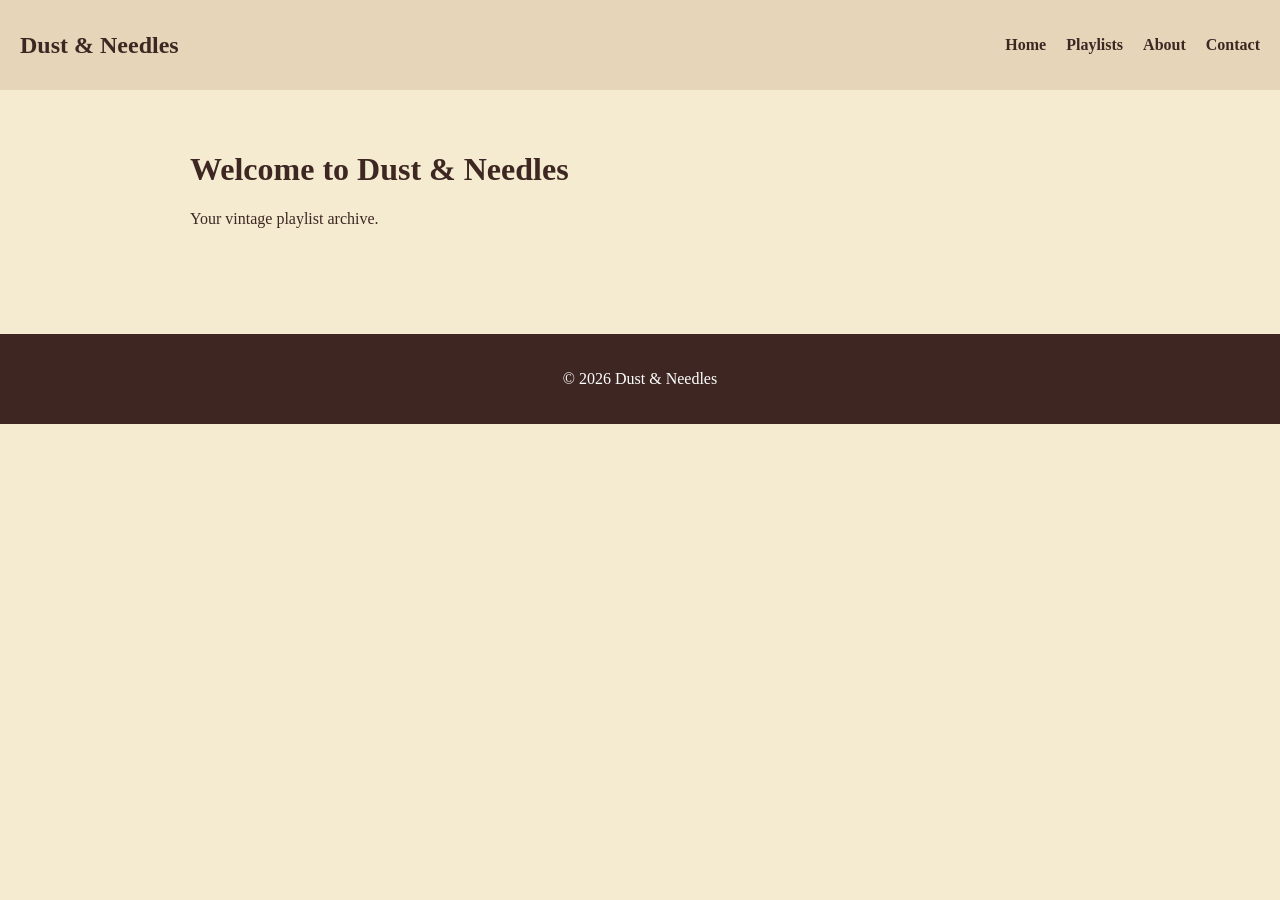
==== index.html @ 6d94bcb7 "Create index.html" ====
<!DOCTYPE html>
<html lang="en">
<head>
    <meta charset="UTF-8">
    <title>Dust & Needles | Home</title>
    <link rel="stylesheet" href="css/style.css">
</head>
<body>
    <header>
        <a href="index.html" class="logo">Dust & Needles</a>
        <nav><ul>
            <li><a href="index.html">Home</a></li>
            <li><a href="playlists.html">Playlists</a></li>
            <li><a href="about.html">About</a></li>
            <li><a href="contact.html">Contact</a></li>
        </ul></nav>
    </header>
    <main>
        <h1>Welcome to Dust & Needles</h1>
        <p>Your vintage playlist archive.</p>
    </main>
    <footer><p>&copy; 2026 Dust & Needles</p></footer>
    <script src="js/script.js"></script>
</body>
</html>
---- css/style.css ----
/* style.css */
:root {
    --bg-cream: #F4EBD0;
    --text-dark: #3E2723;
    --accent-gold: #8B5A2B;
}

body {
    background-color: var(--bg-cream);
    color: var(--text-dark);
    font-family: 'Lora', serif;
    margin: 0;
    padding: 0;
}

header {
    background-color: #E6D5B8;
    padding: 20px;
    display: flex;
    justify-content: space-between;
    align-items: center;
}

.logo { font-weight: bold; font-size: 24px; text-decoration: none; color: var(--text-dark); }

nav ul { list-style: none; display: flex; gap: 20px; }
nav a { text-decoration: none; color: var(--text-dark); font-weight: bold; }

main { padding: 40px 20px; max-width: 900px; margin: auto; }
footer { text-align: center; padding: 20px; background: var(--text-dark); color: white; margin-top: 50px; }
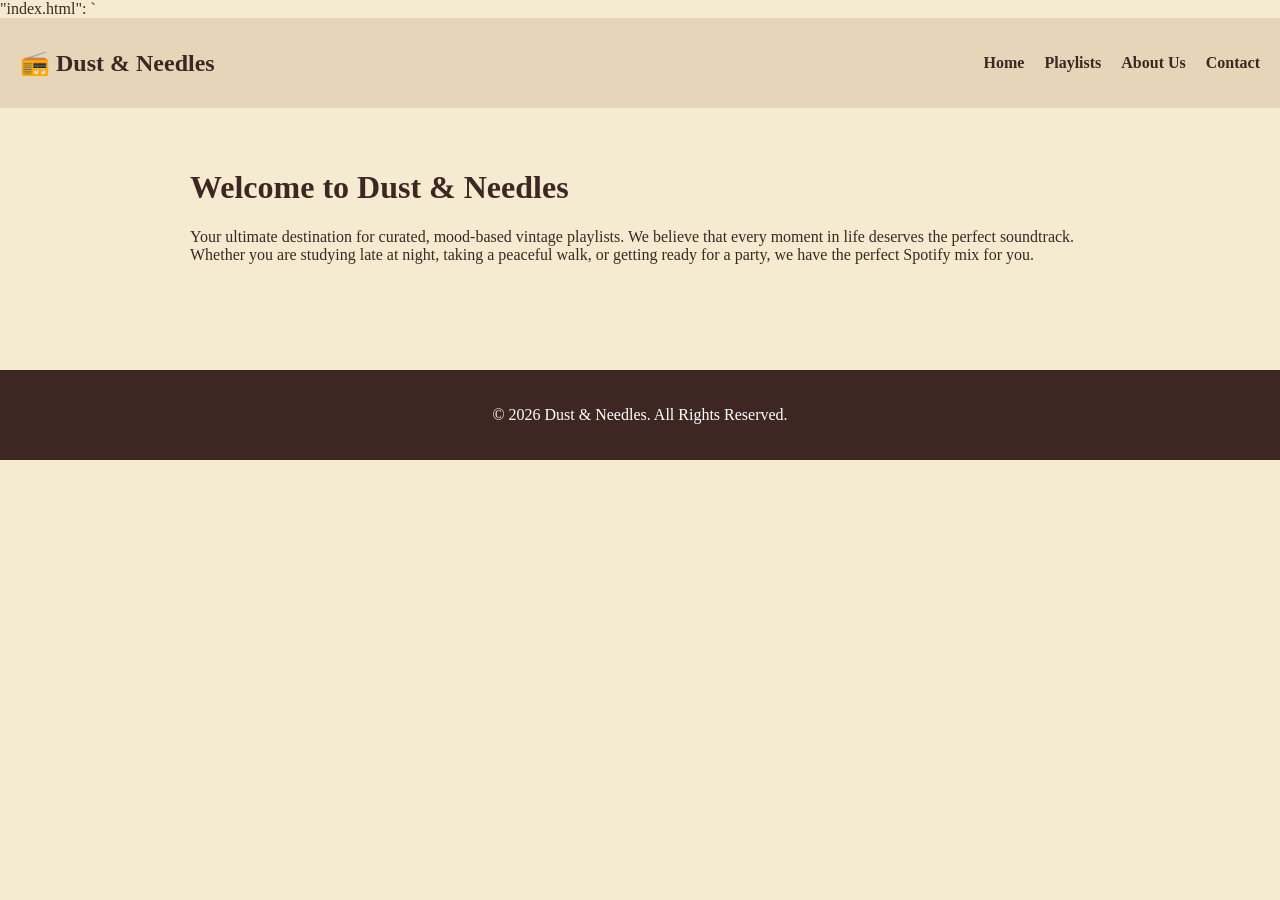
==== commit d5a62c39: "Create index.html" ====
--- a/index.html
+++ b/index.html
@@ -1,25 +1,37 @@
-<!DOCTYPE html>
+"index.html": `<!DOCTYPE html>
 <html lang="en">
 <head>
     <meta charset="UTF-8">
+    <meta name="viewport" content="width=device-width, initial-scale=1.0">
     <title>Dust & Needles | Home</title>
+    <!-- Pastikan pautan CSS ini betul -->
     <link rel="stylesheet" href="css/style.css">
 </head>
 <body>
     <header>
-        <a href="index.html" class="logo">Dust & Needles</a>
-        <nav><ul>
-            <li><a href="index.html">Home</a></li>
-            <li><a href="playlists.html">Playlists</a></li>
-            <li><a href="about.html">About</a></li>
-            <li><a href="contact.html">Contact</a></li>
-        </ul></nav>
+        <a href="index.html" class="logo">📻 Dust & Needles</a>
+        <nav>
+            <ul id="nav-links">
+                <li><a href="index.html" class="active">Home</a></li>
+                <li><a href="playlists.html">Playlists</a></li>
+                <li><a href="about.html">About Us</a></li>
+                <li><a href="contact.html">Contact</a></li>
+            </ul>
+        </nav>
     </header>
+
     <main>
-        <h1>Welcome to Dust & Needles</h1>
-        <p>Your vintage playlist archive.</p>
+        <h1 class="section-title">Welcome to Dust & Needles</h1>
+        <div class="text-content">
+            <p>Your ultimate destination for curated, mood-based vintage playlists. We believe that every moment in life deserves the perfect soundtrack. Whether you are studying late at night, taking a peaceful walk, or getting ready for a party, we have the perfect Spotify mix for you.</p>
+        </div>
     </main>
-    <footer><p>&copy; 2026 Dust & Needles</p></footer>
-    <script src="js/script.js"></script>
+
+    <footer>
+        <p>&copy; 2026 Dust & Needles. All Rights Reserved.</p>
+    </footer>
+
+    <!-- Pastikan pautan JS ini betul -->
+    <script src="js/script.js"><\/script>
 </body>
-</html>
+</html>`,
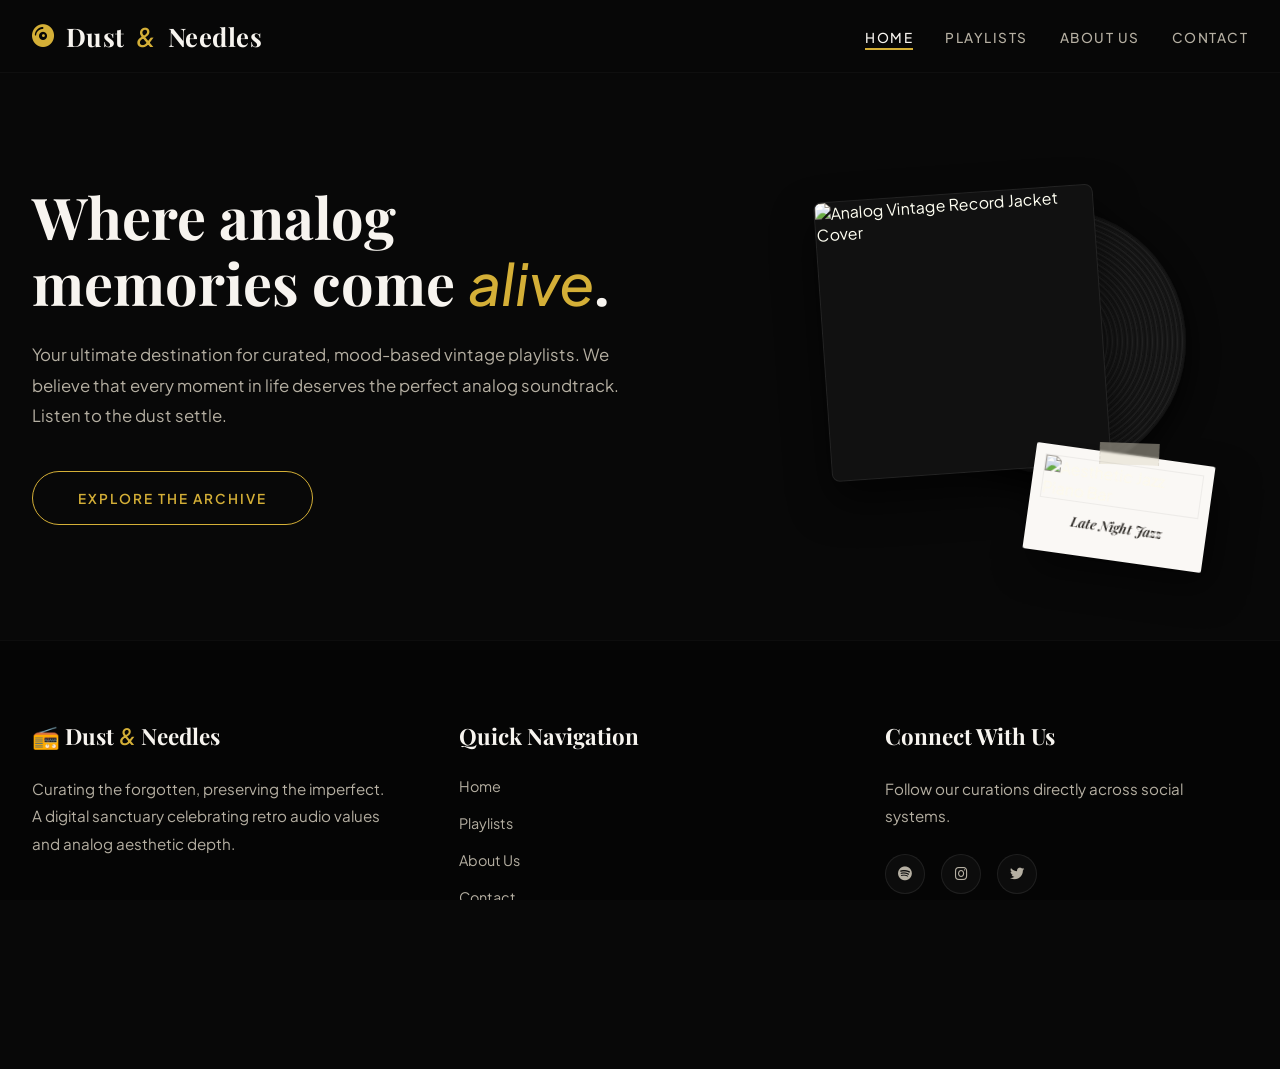
==== commit 36c10fbc: "Add files via upload" ====
--- a/index.html
+++ b/index.html
@@ -1,37 +1,721 @@
-"index.html": `<!DOCTYPE html>
+<!DOCTYPE html>
 <html lang="en">
 <head>
     <meta charset="UTF-8">
     <meta name="viewport" content="width=device-width, initial-scale=1.0">
-    <title>Dust & Needles | Home</title>
-    <!-- Pastikan pautan CSS ini betul -->
-    <link rel="stylesheet" href="css/style.css">
+    <title>Dust & Needles | Premium Vintage Audio Archive</title>
+    
+    <!-- Google Fonts: Editorial Serif & Premium Sans Pairing -->
+    <link rel="preconnect" href="https://fonts.googleapis.com">
+    <link rel="preconnect" href="https://fonts.gstatic.com" crossorigin>
+    <link href="https://fonts.googleapis.com/css2?family=Plus+Jakarta+Sans:wght@300;400;500;600;700&family=Playfair+Display:ital,wght@0,500;0,600;0,700;1,500;1,600&display=swap" rel="stylesheet">
+    
+    <!-- Font Awesome for Retro Vector Icons -->
+    <link rel="stylesheet" href="https://cdnjs.cloudflare.com/ajax/libs/font-awesome/6.4.0/css/all.min.css">
+
+    <style>
+        :root {
+            --bg-dark: #080808;
+            --bg-card: rgba(22, 22, 22, 0.7);
+            --gold: #D4AF37;
+            --gold-glow: rgba(212, 175, 55, 0.35);
+            --text-light: #F7F4EF;
+            --text-muted: #B5AFA2;
+            --border-color: rgba(212, 175, 55, 0.15);
+            --transition-smooth: all 0.5s cubic-bezier(0.16, 1, 0.3, 1);
+        }
+
+        * {
+            margin: 0;
+            padding: 0;
+            box-sizing: border-box;
+            font-family: 'Plus Jakarta Sans', sans-serif;
+        }
+
+        body, html {
+            height: 100%;
+            background-color: var(--bg-dark);
+            color: var(--text-light);
+            overflow-x: hidden;
+            display: flex;
+            flex-direction: column;
+        }
+
+        /* Ambient Scenery Backdrops */
+        .scenery-background {
+            position: fixed;
+            top: 0;
+            left: 0;
+            width: 100vw;
+            height: 100vh;
+            background-image: url('https://images.unsplash.com/photo-1539707131656-c10417e1217e?q=80&w=2000&auto=format&fit=crop');
+            background-size: cover;
+            background-position: center;
+            z-index: -3;
+            filter: grayscale(15%) brightness(35%);
+        }
+
+        .dark-overlay {
+            position: fixed;
+            top: 0;
+            left: 0;
+            width: 100vw;
+            height: 100vh;
+            background: linear-gradient(135deg, rgba(8, 8, 8, 0.98) 0%, rgba(12, 12, 12, 0.9) 60%, rgba(5, 5, 5, 0.8) 100%);
+            z-index: -2;
+        }
+
+        #particle-dust-canvas {
+            position: fixed;
+            top: 0;
+            left: 0;
+            width: 100vw;
+            height: 100vh;
+            z-index: -1;
+            pointer-events: none;
+        }
+
+        /* Editorial Premium Header */
+        header {
+            position: fixed;
+            width: 100%;
+            top: 0;
+            z-index: 100;
+            background: rgba(8, 8, 8, 0.85);
+            backdrop-filter: blur(20px);
+            -webkit-backdrop-filter: blur(20px);
+            border-bottom: 1px solid rgba(255, 255, 255, 0.03);
+            transition: var(--transition-smooth);
+        }
+
+        .header-container {
+            max-w: 1200px;
+            margin: 0 auto;
+            padding: 1.2rem 2rem;
+            display: flex;
+            justify-content: space-between;
+            align-items: center;
+        }
+
+        .logo {
+            font-family: 'Playfair Display', serif;
+            font-size: 1.6rem;
+            font-weight: 700;
+            color: var(--text-light);
+            text-decoration: none;
+            display: flex;
+            align-items: center;
+            gap: 0.7rem;
+            letter-spacing: 0.5px;
+        }
+
+        .logo span {
+            color: var(--gold);
+            font-style: italic;
+            font-weight: 500;
+        }
+
+        .logo i {
+            color: var(--gold);
+            font-size: 1.4rem;
+        }
+
+        nav ul {
+            display: flex;
+            gap: 2rem;
+            list-style: none;
+        }
+
+        nav a {
+            color: var(--text-muted);
+            text-decoration: none;
+            font-size: 0.85rem;
+            text-transform: uppercase;
+            letter-spacing: 1.5px;
+            font-weight: 500;
+            transition: var(--transition-smooth);
+            position: relative;
+            padding-bottom: 4px;
+        }
+
+        nav a:hover, nav a.active {
+            color: var(--text-light);
+        }
+
+        nav a::after {
+            content: '';
+            position: absolute;
+            bottom: 0;
+            left: 0;
+            width: 0%;
+            height: 2px;
+            background-color: var(--gold);
+            transition: var(--transition-smooth);
+        }
+
+        nav a:hover::after, nav a.active::after {
+            width: 100%;
+        }
+
+        .mobile-menu-btn {
+            display: none;
+            background: none;
+            border: none;
+            color: var(--text-light);
+            font-size: 1.4rem;
+            cursor: pointer;
+        }
+
+        /* Centered Multi-column Main Block */
+        main {
+            max-w: 1200px;
+            margin: 0 auto;
+            padding: 8.5rem 2rem 4rem;
+            flex-grow: 1;
+            display: flex;
+            align-items: center;
+            justify-content: center;
+            width: 100%;
+        }
+
+        .home-grid {
+            display: grid;
+            grid-template-columns: 1fr;
+            gap: 4rem;
+            align-items: center;
+            width: 100%;
+            animation: elegantFadeUp 0.8s cubic-bezier(0.16, 1, 0.3, 1) forwards;
+        }
+
+        @media (min-width: 992px) {
+            .home-grid {
+                grid-template-columns: 1.1fr 0.9fr;
+            }
+        }
+
+        .hero-text h1 {
+            font-family: 'Playfair Display', serif;
+            font-size: clamp(2.8rem, 4.5vw, 4rem);
+            line-height: 1.15;
+            margin-bottom: 1.5rem;
+            font-weight: 700;
+        }
+
+        .hero-text h1 span {
+            color: var(--gold);
+            font-style: italic;
+            font-weight: 500;
+        }
+
+        .hero-text p {
+            color: var(--text-muted);
+            font-size: 1.05rem;
+            line-height: 1.8;
+            margin-bottom: 2.5rem;
+            max-w: 520px;
+        }
+
+        .btn-gold {
+            display: inline-block;
+            padding: 1.1rem 2.8rem;
+            background: transparent;
+            color: var(--gold);
+            text-decoration: none;
+            font-size: 0.85rem;
+            text-transform: uppercase;
+            letter-spacing: 2px;
+            font-weight: 600;
+            border: 1px solid var(--gold);
+            border-radius: 40px;
+            transition: var(--transition-smooth);
+            position: relative;
+            overflow: hidden;
+            z-index: 1;
+            cursor: pointer;
+        }
+
+        .btn-gold::before {
+            content: '';
+            position: absolute;
+            top: 0;
+            left: 0;
+            width: 0%;
+            height: 100%;
+            background: var(--gold);
+            z-index: -1;
+            transition: var(--transition-smooth);
+        }
+
+        .btn-gold:hover {
+            color: #050505;
+            box-shadow: 0 0 25px var(--gold-glow);
+            transform: translateY(-2px);
+        }
+
+        .btn-gold:hover::before {
+            width: 100%;
+        }
+
+        /* Overlapping Collage Visuals */
+        .collage-wrapper {
+            position: relative;
+            width: 100%;
+            max-width: 440px;
+            height: 440px;
+            margin: 0 auto;
+            display: flex;
+            justify-content: center;
+            align-items: center;
+            animation: softFloat 7s ease-in-out infinite;
+        }
+
+        .sleeve-jacket {
+            position: absolute;
+            width: 280px;
+            height: 280px;
+            background: #111;
+            border-radius: 8px;
+            box-shadow: 0 20px 40px rgba(0,0,0,0.6);
+            border: 1px solid rgba(255,255,255,0.08);
+            z-index: 2;
+            overflow: hidden;
+            transform: rotate(-4deg) translate(-25px, -25px);
+            transition: var(--transition-smooth);
+        }
+
+        .sleeve-jacket img {
+            width: 100%;
+            height: 100%;
+            object-fit: cover;
+            filter: sepia(20%) contrast(105%);
+        }
+
+        .vinyl-disc-spin {
+            position: absolute;
+            width: 265px;
+            height: 265px;
+            background: repeating-radial-gradient(
+                circle,
+                #181818,
+                #111111 2px,
+                #222222 4px,
+                #111111 5px
+            );
+            border-radius: 50%;
+            box-shadow: 0 10px 30px rgba(0,0,0,0.8);
+            z-index: 1;
+            transform: translate(65px, -15px);
+            display: flex;
+            justify-content: center;
+            align-items: center;
+            animation: recordSpin 18s linear infinite;
+        }
+
+        .vinyl-center-gold {
+            width: 90px;
+            height: 90px;
+            border-radius: 50%;
+            background: var(--gold);
+            background-image: radial-gradient(circle, #f3d174 20%, #d4af37 80%);
+            border: 4px solid #111;
+            display: flex;
+            justify-content: center;
+            align-items: center;
+        }
+
+        .vinyl-center-hole {
+            width: 12px;
+            height: 12px;
+            background: var(--bg-dark);
+            border-radius: 50%;
+            box-shadow: inset 0 0 5px rgba(0,0,0,0.9);
+        }
+
+        .polaroid-photo {
+            position: absolute;
+            bottom: 15px;
+            right: 0px;
+            width: 180px;
+            background: #FAF8F5;
+            padding: 10px 10px 25px;
+            box-shadow: 10px 15px 35px rgba(0,0,0,0.5);
+            transform: rotate(8deg);
+            z-index: 3;
+            border-radius: 2px;
+        }
+
+        .polaroid-photo img {
+            width: 100%;
+            height: 140px;
+            object-fit: cover;
+            filter: sepia(15%) contrast(98%);
+            border: 1px solid rgba(0,0,0,0.05);
+        }
+
+        .polaroid-caption {
+            font-family: 'Playfair Display', serif;
+            color: #2b2824;
+            text-align: center;
+            font-size: 0.85rem;
+            margin-top: 10px;
+            font-style: italic;
+            font-weight: 600;
+        }
+
+        .tape-strip {
+            position: absolute;
+            top: -12px;
+            left: 35%;
+            width: 60px;
+            height: 22px;
+            background: rgba(222, 215, 195, 0.45);
+            transform: rotate(-6deg);
+            backdrop-filter: blur(1px);
+            border-left: 1px dashed rgba(0,0,0,0.08);
+            border-right: 1px dashed rgba(0,0,0,0.08);
+        }
+
+        .collage-wrapper:hover .sleeve-jacket {
+            transform: rotate(-1deg) translate(-35px, -30px);
+        }
+
+        .collage-wrapper:hover .vinyl-disc-spin {
+            transform: translate(95px, -20px);
+        }
+
+        .collage-wrapper:hover .polaroid-photo {
+            transform: rotate(3deg) scale(1.04);
+        }
+
+        /* Responsive Footer Block */
+        footer.premium-footer {
+            background: #050505;
+            border-top: 1px solid rgba(255, 255, 255, 0.03);
+            padding: 5rem 2rem 2rem;
+            width: 100%;
+        }
+
+        .footer-grid {
+            max-w: 1200px;
+            margin: 0 auto;
+            display: grid;
+            grid-template-columns: repeat(auto-fit, minmax(250px, 1fr));
+            gap: 4rem;
+            padding-bottom: 4rem;
+            border-bottom: 1px solid rgba(255, 255, 255, 0.05);
+        }
+
+        .footer-col h3 {
+            font-family: 'Playfair Display', serif;
+            font-size: 1.4rem;
+            margin-bottom: 1.5rem;
+            color: var(--text-light);
+        }
+
+        .footer-col h3 span {
+            color: var(--gold);
+            font-style: italic;
+            font-weight: 500;
+        }
+
+        .footer-col p {
+            color: var(--text-muted);
+            line-height: 1.8;
+            font-size: 0.95rem;
+        }
+
+        .footer-col ul {
+            list-style: none;
+        }
+
+        .footer-col li {
+            margin-bottom: 1rem;
+        }
+
+        .footer-col a {
+            color: var(--text-muted);
+            text-decoration: none;
+            font-size: 0.9rem;
+            transition: var(--transition-smooth);
+        }
+
+        .footer-col a:hover {
+            color: var(--gold);
+        }
+
+        .social-link-row {
+            display: flex;
+            gap: 1rem;
+            margin-top: 1.5rem;
+        }
+
+        .circle-social-btn {
+            width: 40px;
+            height: 40px;
+            background: rgba(255, 255, 255, 0.03);
+            border: 1px solid rgba(255, 255, 255, 0.08);
+            border-radius: 50%;
+            display: flex;
+            align-items: center;
+            justify-content: center;
+            color: var(--text-muted);
+            font-size: 1.1rem;
+            text-decoration: none;
+            transition: var(--transition-smooth);
+        }
+
+        .circle-social-btn:hover {
+            background: var(--gold);
+            color: #050505;
+            border-color: var(--gold);
+            box-shadow: 0 0 15px rgba(212, 175, 55, 0.3);
+            transform: translateY(-3px);
+        }
+
+        .footer-bottom-strip {
+            max-w: 1200px;
+            margin: 0 auto;
+            padding-top: 2rem;
+            display: flex;
+            justify-content: space-between;
+            align-items: center;
+            flex-wrap: wrap;
+            gap: 1.5rem;
+            color: var(--text-muted);
+            font-size: 0.85rem;
+        }
+
+        /* Animations */
+        @keyframes elegantFadeUp {
+            from { opacity: 0; transform: translateY(25px); }
+            to { opacity: 1; transform: translateY(0); }
+        }
+
+        @keyframes softFloat {
+            0% { transform: translateY(0px) rotate(0deg); }
+            50% { transform: translateY(-12px) rotate(1deg); }
+            100% { transform: translateY(0px) rotate(0deg); }
+        }
+
+        @keyframes recordSpin {
+            from { transform: rotate(0deg); }
+            to { transform: rotate(360deg); }
+        }
+
+        /* Mobile Views */
+        @media (max-width: 768px) {
+            .mobile-menu-btn {
+                display: block;
+            }
+
+            nav ul {
+                display: none;
+                position: absolute;
+                top: 100%;
+                left: 0;
+                width: 100%;
+                background: rgba(8, 8, 8, 0.98);
+                backdrop-filter: blur(25px);
+                flex-direction: column;
+                padding: 2.5rem;
+                text-align: center;
+                border-bottom: 1px solid rgba(255,255,255,0.06);
+                gap: 1.8rem;
+            }
+
+            nav ul.mobile-shown {
+                display: flex;
+            }
+
+            main {
+                padding-top: 8rem;
+            }
+
+            .hero-text {
+                text-align: center;
+            }
+
+            .hero-text p {
+                margin: 0 auto 2.5rem auto;
+            }
+
+            .collage-wrapper {
+                margin-top: 2rem;
+                transform: scale(0.85);
+            }
+        }
+    </style>
 </head>
 <body>
+
+    <!-- Ambient Scenarios -->
+    <div class="scenery-background"></div>
+    <div class="dark-overlay"></div>
+    <canvas id="particle-dust-canvas"></canvas>
+
+    <!-- Header Navigation -->
     <header>
-        <a href="index.html" class="logo">📻 Dust & Needles</a>
-        <nav>
-            <ul id="nav-links">
-                <li><a href="index.html" class="active">Home</a></li>
-                <li><a href="playlists.html">Playlists</a></li>
-                <li><a href="about.html">About Us</a></li>
-                <li><a href="contact.html">Contact</a></li>
-            </ul>
-        </nav>
+        <div class="header-container">
+            <a href="index.html" class="logo"><i class="fa-solid fa-compact-disc"></i> Dust <span>&</span> Needles</a>
+            
+            <button class="mobile-menu-btn" onclick="toggleMobileNav()">
+                <i class="fa-solid fa-bars" id="menu-icon-btn"></i>
+            </button>
+            
+            <nav>
+                <ul id="main-navigation-menu">
+                    <li><a href="index.html" class="active">Home</a></li>
+                    <li><a href="playlists.html">Playlists</a></li>
+                    <li><a href="about.html">About Us</a></li>
+                    <li><a href="contact.html">Contact</a></li>
+                </ul>
+            </nav>
+        </div>
     </header>
 
     <main>
-        <h1 class="section-title">Welcome to Dust & Needles</h1>
-        <div class="text-content">
-            <p>Your ultimate destination for curated, mood-based vintage playlists. We believe that every moment in life deserves the perfect soundtrack. Whether you are studying late at night, taking a peaceful walk, or getting ready for a party, we have the perfect Spotify mix for you.</p>
+        <!-- Home Main section content -->
+        <section class="home-grid">
+            <div class="hero-text">
+                <h1>Where analog memories come <span>alive</span>.</h1>
+                <p>Your ultimate destination for curated, mood-based vintage playlists. We believe that every moment in life deserves the perfect analog soundtrack. Listen to the dust settle.</p>
+                <div>
+                    <a href="playlists.html" class="btn-gold">Explore The Archive</a>
+                </div>
+            </div>
+
+            <div class="hero-visual-collage">
+                <div class="collage-wrapper">
+                    <div class="vinyl-disc-spin">
+                        <div class="vinyl-center-gold">
+                            <div class="vinyl-center-hole"></div>
+                        </div>
+                    </div>
+
+                    <div class="sleeve-jacket">
+                        <img src="https://images.unsplash.com/photo-1542208998-f6dbbb27a72f?q=80&w=800&auto=format&fit=crop" alt="Analog Vintage Record Jacket Cover">
+                    </div>
+
+                    <div class="polaroid-photo">
+                        <div class="tape-strip"></div>
+                        <img src="https://images.unsplash.com/photo-1511192336575-5a79af67a629?q=80&w=400&auto=format&fit=crop" alt="Aesthetic Jazz Piano Bar">
+                        <div class="polaroid-caption">Late Night Jazz</div>
+                    </div>
+                </div>
+            </div>
+        </section>
+    </main>
+
+    <!-- Footer Block -->
+    <footer class="premium-footer">
+        <div class="footer-grid">
+            <div class="footer-col">
+                <h3>📻 Dust <span>&</span> Needles</h3>
+                <p>Curating the forgotten, preserving the imperfect. A digital sanctuary celebrating retro audio values and analog aesthetic depth.</p>
+            </div>
+            
+            <div class="footer-col">
+                <h3>Quick Navigation</h3>
+                <ul>
+                    <li><a href="index.html">Home</a></li>
+                    <li><a href="playlists.html">Playlists</a></li>
+                    <li><a href="about.html">About Us</a></li>
+                    <li><a href="contact.html">Contact</a></li>
+                </ul>
+            </div>
+            
+            <div class="footer-col">
+                <h3>Connect With Us</h3>
+                <p>Follow our curations directly across social systems.</p>
+                <div class="social-link-row">
+                    <a href="https://spotify.com" target="_blank" class="circle-social-btn"><i class="fa-brands fa-spotify"></i></a>
+                    <a href="https://instagram.com" target="_blank" class="circle-social-btn"><i class="fa-brands fa-instagram"></i></a>
+                    <a href="https://twitter.com" target="_blank" class="circle-social-btn"><i class="fa-brands fa-twitter"></i></a>
+                </div>
+            </div>
         </div>
-    </main>
-
-    <footer>
-        <p>&copy; 2026 Dust & Needles. All Rights Reserved.</p>
+        <div class="footer-bottom-strip">
+            <p>&copy; 2026 Dust & Needles. All Rights Reserved.</p>
+            <p style="color: var(--gold); font-weight: 500; letter-spacing: 1px;">Preserving Analog Warmth</p>
+        </div>
     </footer>
 
-    <!-- Pastikan pautan JS ini betul -->
-    <script src="js/script.js"><\/script>
+    <script>
+        const canvas = document.getElementById('particle-dust-canvas');
+        const ctx = canvas.getContext('2d');
+        let dustParticles = [];
+
+        function autoResizeCanvas() {
+            canvas.width = window.innerWidth;
+            canvas.height = window.innerHeight;
+        }
+        window.addEventListener('resize', autoResizeCanvas);
+        autoResizeCanvas();
+
+        class DustParticle {
+            constructor() {
+                this.x = Math.random() * canvas.width;
+                this.y = Math.random() * canvas.height + canvas.height;
+                this.size = Math.random() * 1.5 + 0.4;
+                this.speedY = -(Math.random() * 0.4 + 0.1);
+                this.speedX = Math.random() * 0.2 - 0.1;
+                this.opacity = Math.random() * 0.4 + 0.1;
+                this.fadeFactor = Math.random() * 0.004 + 0.001;
+            }
+
+            update() {
+                this.y += this.speedY;
+                this.x += this.speedX;
+                if (this.opacity < 0.1 || this.opacity > 0.5) {
+                    this.fadeFactor = -this.fadeFactor;
+                }
+                this.opacity += this.fadeFactor;
+
+                if (this.y < -10 || this.x < -10 || this.x > canvas.width + 10) {
+                    this.x = Math.random() * canvas.width;
+                    this.y = canvas.height + 10;
+                    this.opacity = Math.random() * 0.4 + 0.1;
+                }
+            }
+
+            draw() {
+                ctx.beginPath();
+                ctx.arc(this.x, this.y, this.size, 0, Math.PI * 2);
+                ctx.fillStyle = `rgba(212, 175, 55, ${this.opacity})`;
+                ctx.shadowBlur = 5;
+                ctx.shadowColor = 'rgba(212, 175, 55, 0.4)';
+                ctx.fill();
+            }
+        }
+
+        function buildDustField() {
+            dustParticles = [];
+            for (let i = 0; i < 70; i++) {
+                dustParticles.push(new DustParticle());
+            }
+        }
+        buildDustField();
+
+        function renderFieldAnimation() {
+            ctx.clearRect(0, 0, canvas.width, canvas.height);
+            dustParticles.forEach(particle => {
+                particle.update();
+                particle.draw();
+            });
+            requestAnimationFrame(renderFieldAnimation);
+        }
+        renderFieldAnimation();
+
+        function toggleMobileNav() {
+            const menu = document.getElementById('main-navigation-menu');
+            const icon = document.getElementById('menu-icon-btn');
+            menu.classList.toggle('mobile-shown');
+            if (menu.classList.contains('mobile-shown')) {
+                icon.className = 'fa-solid fa-xmark';
+            } else {
+                icon.className = 'fa-solid fa-bars';
+            }
+        }
+    </script>
 </body>
-</html>`,
+</html>
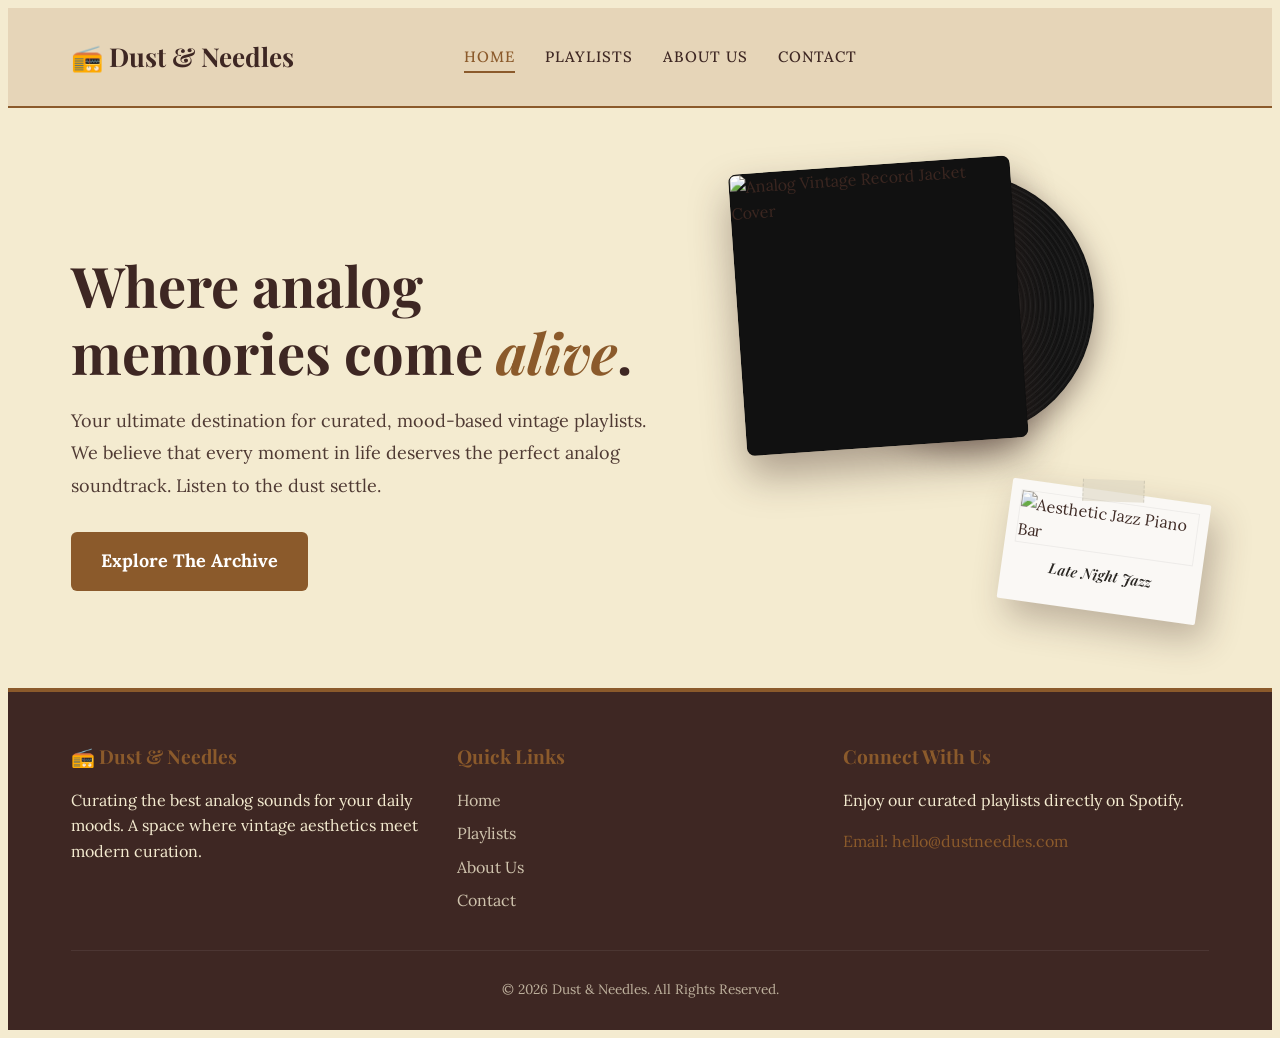
==== commit 046aa5dc: "Update index.html" ====
--- a/index.html
+++ b/index.html
@@ -3,587 +3,34 @@
 <head>
     <meta charset="UTF-8">
     <meta name="viewport" content="width=device-width, initial-scale=1.0">
-    <title>Dust & Needles | Premium Vintage Audio Archive</title>
-    
-    <!-- Google Fonts: Editorial Serif & Premium Sans Pairing -->
-    <link rel="preconnect" href="https://fonts.googleapis.com">
-    <link rel="preconnect" href="https://fonts.gstatic.com" crossorigin>
-    <link href="https://fonts.googleapis.com/css2?family=Plus+Jakarta+Sans:wght@300;400;500;600;700&family=Playfair+Display:ital,wght@0,500;0,600;0,700;1,500;1,600&display=swap" rel="stylesheet">
-    
-    <!-- Font Awesome for Retro Vector Icons -->
-    <link rel="stylesheet" href="https://cdnjs.cloudflare.com/ajax/libs/font-awesome/6.4.0/css/all.min.css">
-
-    <style>
-        :root {
-            --bg-dark: #080808;
-            --bg-card: rgba(22, 22, 22, 0.7);
-            --gold: #D4AF37;
-            --gold-glow: rgba(212, 175, 55, 0.35);
-            --text-light: #F7F4EF;
-            --text-muted: #B5AFA2;
-            --border-color: rgba(212, 175, 55, 0.15);
-            --transition-smooth: all 0.5s cubic-bezier(0.16, 1, 0.3, 1);
-        }
-
-        * {
-            margin: 0;
-            padding: 0;
-            box-sizing: border-box;
-            font-family: 'Plus Jakarta Sans', sans-serif;
-        }
-
-        body, html {
-            height: 100%;
-            background-color: var(--bg-dark);
-            color: var(--text-light);
-            overflow-x: hidden;
-            display: flex;
-            flex-direction: column;
-        }
-
-        /* Ambient Scenery Backdrops */
-        .scenery-background {
-            position: fixed;
-            top: 0;
-            left: 0;
-            width: 100vw;
-            height: 100vh;
-            background-image: url('https://images.unsplash.com/photo-1539707131656-c10417e1217e?q=80&w=2000&auto=format&fit=crop');
-            background-size: cover;
-            background-position: center;
-            z-index: -3;
-            filter: grayscale(15%) brightness(35%);
-        }
-
-        .dark-overlay {
-            position: fixed;
-            top: 0;
-            left: 0;
-            width: 100vw;
-            height: 100vh;
-            background: linear-gradient(135deg, rgba(8, 8, 8, 0.98) 0%, rgba(12, 12, 12, 0.9) 60%, rgba(5, 5, 5, 0.8) 100%);
-            z-index: -2;
-        }
-
-        #particle-dust-canvas {
-            position: fixed;
-            top: 0;
-            left: 0;
-            width: 100vw;
-            height: 100vh;
-            z-index: -1;
-            pointer-events: none;
-        }
-
-        /* Editorial Premium Header */
-        header {
-            position: fixed;
-            width: 100%;
-            top: 0;
-            z-index: 100;
-            background: rgba(8, 8, 8, 0.85);
-            backdrop-filter: blur(20px);
-            -webkit-backdrop-filter: blur(20px);
-            border-bottom: 1px solid rgba(255, 255, 255, 0.03);
-            transition: var(--transition-smooth);
-        }
-
-        .header-container {
-            max-w: 1200px;
-            margin: 0 auto;
-            padding: 1.2rem 2rem;
-            display: flex;
-            justify-content: space-between;
-            align-items: center;
-        }
-
-        .logo {
-            font-family: 'Playfair Display', serif;
-            font-size: 1.6rem;
-            font-weight: 700;
-            color: var(--text-light);
-            text-decoration: none;
-            display: flex;
-            align-items: center;
-            gap: 0.7rem;
-            letter-spacing: 0.5px;
-        }
-
-        .logo span {
-            color: var(--gold);
-            font-style: italic;
-            font-weight: 500;
-        }
-
-        .logo i {
-            color: var(--gold);
-            font-size: 1.4rem;
-        }
-
-        nav ul {
-            display: flex;
-            gap: 2rem;
-            list-style: none;
-        }
-
-        nav a {
-            color: var(--text-muted);
-            text-decoration: none;
-            font-size: 0.85rem;
-            text-transform: uppercase;
-            letter-spacing: 1.5px;
-            font-weight: 500;
-            transition: var(--transition-smooth);
-            position: relative;
-            padding-bottom: 4px;
-        }
-
-        nav a:hover, nav a.active {
-            color: var(--text-light);
-        }
-
-        nav a::after {
-            content: '';
-            position: absolute;
-            bottom: 0;
-            left: 0;
-            width: 0%;
-            height: 2px;
-            background-color: var(--gold);
-            transition: var(--transition-smooth);
-        }
-
-        nav a:hover::after, nav a.active::after {
-            width: 100%;
-        }
-
-        .mobile-menu-btn {
-            display: none;
-            background: none;
-            border: none;
-            color: var(--text-light);
-            font-size: 1.4rem;
-            cursor: pointer;
-        }
-
-        /* Centered Multi-column Main Block */
-        main {
-            max-w: 1200px;
-            margin: 0 auto;
-            padding: 8.5rem 2rem 4rem;
-            flex-grow: 1;
-            display: flex;
-            align-items: center;
-            justify-content: center;
-            width: 100%;
-        }
-
-        .home-grid {
-            display: grid;
-            grid-template-columns: 1fr;
-            gap: 4rem;
-            align-items: center;
-            width: 100%;
-            animation: elegantFadeUp 0.8s cubic-bezier(0.16, 1, 0.3, 1) forwards;
-        }
-
-        @media (min-width: 992px) {
-            .home-grid {
-                grid-template-columns: 1.1fr 0.9fr;
-            }
-        }
-
-        .hero-text h1 {
-            font-family: 'Playfair Display', serif;
-            font-size: clamp(2.8rem, 4.5vw, 4rem);
-            line-height: 1.15;
-            margin-bottom: 1.5rem;
-            font-weight: 700;
-        }
-
-        .hero-text h1 span {
-            color: var(--gold);
-            font-style: italic;
-            font-weight: 500;
-        }
-
-        .hero-text p {
-            color: var(--text-muted);
-            font-size: 1.05rem;
-            line-height: 1.8;
-            margin-bottom: 2.5rem;
-            max-w: 520px;
-        }
-
-        .btn-gold {
-            display: inline-block;
-            padding: 1.1rem 2.8rem;
-            background: transparent;
-            color: var(--gold);
-            text-decoration: none;
-            font-size: 0.85rem;
-            text-transform: uppercase;
-            letter-spacing: 2px;
-            font-weight: 600;
-            border: 1px solid var(--gold);
-            border-radius: 40px;
-            transition: var(--transition-smooth);
-            position: relative;
-            overflow: hidden;
-            z-index: 1;
-            cursor: pointer;
-        }
-
-        .btn-gold::before {
-            content: '';
-            position: absolute;
-            top: 0;
-            left: 0;
-            width: 0%;
-            height: 100%;
-            background: var(--gold);
-            z-index: -1;
-            transition: var(--transition-smooth);
-        }
-
-        .btn-gold:hover {
-            color: #050505;
-            box-shadow: 0 0 25px var(--gold-glow);
-            transform: translateY(-2px);
-        }
-
-        .btn-gold:hover::before {
-            width: 100%;
-        }
-
-        /* Overlapping Collage Visuals */
-        .collage-wrapper {
-            position: relative;
-            width: 100%;
-            max-width: 440px;
-            height: 440px;
-            margin: 0 auto;
-            display: flex;
-            justify-content: center;
-            align-items: center;
-            animation: softFloat 7s ease-in-out infinite;
-        }
-
-        .sleeve-jacket {
-            position: absolute;
-            width: 280px;
-            height: 280px;
-            background: #111;
-            border-radius: 8px;
-            box-shadow: 0 20px 40px rgba(0,0,0,0.6);
-            border: 1px solid rgba(255,255,255,0.08);
-            z-index: 2;
-            overflow: hidden;
-            transform: rotate(-4deg) translate(-25px, -25px);
-            transition: var(--transition-smooth);
-        }
-
-        .sleeve-jacket img {
-            width: 100%;
-            height: 100%;
-            object-fit: cover;
-            filter: sepia(20%) contrast(105%);
-        }
-
-        .vinyl-disc-spin {
-            position: absolute;
-            width: 265px;
-            height: 265px;
-            background: repeating-radial-gradient(
-                circle,
-                #181818,
-                #111111 2px,
-                #222222 4px,
-                #111111 5px
-            );
-            border-radius: 50%;
-            box-shadow: 0 10px 30px rgba(0,0,0,0.8);
-            z-index: 1;
-            transform: translate(65px, -15px);
-            display: flex;
-            justify-content: center;
-            align-items: center;
-            animation: recordSpin 18s linear infinite;
-        }
-
-        .vinyl-center-gold {
-            width: 90px;
-            height: 90px;
-            border-radius: 50%;
-            background: var(--gold);
-            background-image: radial-gradient(circle, #f3d174 20%, #d4af37 80%);
-            border: 4px solid #111;
-            display: flex;
-            justify-content: center;
-            align-items: center;
-        }
-
-        .vinyl-center-hole {
-            width: 12px;
-            height: 12px;
-            background: var(--bg-dark);
-            border-radius: 50%;
-            box-shadow: inset 0 0 5px rgba(0,0,0,0.9);
-        }
-
-        .polaroid-photo {
-            position: absolute;
-            bottom: 15px;
-            right: 0px;
-            width: 180px;
-            background: #FAF8F5;
-            padding: 10px 10px 25px;
-            box-shadow: 10px 15px 35px rgba(0,0,0,0.5);
-            transform: rotate(8deg);
-            z-index: 3;
-            border-radius: 2px;
-        }
-
-        .polaroid-photo img {
-            width: 100%;
-            height: 140px;
-            object-fit: cover;
-            filter: sepia(15%) contrast(98%);
-            border: 1px solid rgba(0,0,0,0.05);
-        }
-
-        .polaroid-caption {
-            font-family: 'Playfair Display', serif;
-            color: #2b2824;
-            text-align: center;
-            font-size: 0.85rem;
-            margin-top: 10px;
-            font-style: italic;
-            font-weight: 600;
-        }
-
-        .tape-strip {
-            position: absolute;
-            top: -12px;
-            left: 35%;
-            width: 60px;
-            height: 22px;
-            background: rgba(222, 215, 195, 0.45);
-            transform: rotate(-6deg);
-            backdrop-filter: blur(1px);
-            border-left: 1px dashed rgba(0,0,0,0.08);
-            border-right: 1px dashed rgba(0,0,0,0.08);
-        }
-
-        .collage-wrapper:hover .sleeve-jacket {
-            transform: rotate(-1deg) translate(-35px, -30px);
-        }
-
-        .collage-wrapper:hover .vinyl-disc-spin {
-            transform: translate(95px, -20px);
-        }
-
-        .collage-wrapper:hover .polaroid-photo {
-            transform: rotate(3deg) scale(1.04);
-        }
-
-        /* Responsive Footer Block */
-        footer.premium-footer {
-            background: #050505;
-            border-top: 1px solid rgba(255, 255, 255, 0.03);
-            padding: 5rem 2rem 2rem;
-            width: 100%;
-        }
-
-        .footer-grid {
-            max-w: 1200px;
-            margin: 0 auto;
-            display: grid;
-            grid-template-columns: repeat(auto-fit, minmax(250px, 1fr));
-            gap: 4rem;
-            padding-bottom: 4rem;
-            border-bottom: 1px solid rgba(255, 255, 255, 0.05);
-        }
-
-        .footer-col h3 {
-            font-family: 'Playfair Display', serif;
-            font-size: 1.4rem;
-            margin-bottom: 1.5rem;
-            color: var(--text-light);
-        }
-
-        .footer-col h3 span {
-            color: var(--gold);
-            font-style: italic;
-            font-weight: 500;
-        }
-
-        .footer-col p {
-            color: var(--text-muted);
-            line-height: 1.8;
-            font-size: 0.95rem;
-        }
-
-        .footer-col ul {
-            list-style: none;
-        }
-
-        .footer-col li {
-            margin-bottom: 1rem;
-        }
-
-        .footer-col a {
-            color: var(--text-muted);
-            text-decoration: none;
-            font-size: 0.9rem;
-            transition: var(--transition-smooth);
-        }
-
-        .footer-col a:hover {
-            color: var(--gold);
-        }
-
-        .social-link-row {
-            display: flex;
-            gap: 1rem;
-            margin-top: 1.5rem;
-        }
-
-        .circle-social-btn {
-            width: 40px;
-            height: 40px;
-            background: rgba(255, 255, 255, 0.03);
-            border: 1px solid rgba(255, 255, 255, 0.08);
-            border-radius: 50%;
-            display: flex;
-            align-items: center;
-            justify-content: center;
-            color: var(--text-muted);
-            font-size: 1.1rem;
-            text-decoration: none;
-            transition: var(--transition-smooth);
-        }
-
-        .circle-social-btn:hover {
-            background: var(--gold);
-            color: #050505;
-            border-color: var(--gold);
-            box-shadow: 0 0 15px rgba(212, 175, 55, 0.3);
-            transform: translateY(-3px);
-        }
-
-        .footer-bottom-strip {
-            max-w: 1200px;
-            margin: 0 auto;
-            padding-top: 2rem;
-            display: flex;
-            justify-content: space-between;
-            align-items: center;
-            flex-wrap: wrap;
-            gap: 1.5rem;
-            color: var(--text-muted);
-            font-size: 0.85rem;
-        }
-
-        /* Animations */
-        @keyframes elegantFadeUp {
-            from { opacity: 0; transform: translateY(25px); }
-            to { opacity: 1; transform: translateY(0); }
-        }
-
-        @keyframes softFloat {
-            0% { transform: translateY(0px) rotate(0deg); }
-            50% { transform: translateY(-12px) rotate(1deg); }
-            100% { transform: translateY(0px) rotate(0deg); }
-        }
-
-        @keyframes recordSpin {
-            from { transform: rotate(0deg); }
-            to { transform: rotate(360deg); }
-        }
-
-        /* Mobile Views */
-        @media (max-width: 768px) {
-            .mobile-menu-btn {
-                display: block;
-            }
-
-            nav ul {
-                display: none;
-                position: absolute;
-                top: 100%;
-                left: 0;
-                width: 100%;
-                background: rgba(8, 8, 8, 0.98);
-                backdrop-filter: blur(25px);
-                flex-direction: column;
-                padding: 2.5rem;
-                text-align: center;
-                border-bottom: 1px solid rgba(255,255,255,0.06);
-                gap: 1.8rem;
-            }
-
-            nav ul.mobile-shown {
-                display: flex;
-            }
-
-            main {
-                padding-top: 8rem;
-            }
-
-            .hero-text {
-                text-align: center;
-            }
-
-            .hero-text p {
-                margin: 0 auto 2.5rem auto;
-            }
-
-            .collage-wrapper {
-                margin-top: 2rem;
-                transform: scale(0.85);
-            }
-        }
-    </style>
+    <title>Dust & Needles | Vintage Playlist Archive</title>
+    <link href="https://fonts.googleapis.com/css2?family=Playfair+Display:ital,wght@0,600;0,700;1,600&family=Lora:wght@400;500&display=swap" rel="stylesheet">
+    <link rel="stylesheet" href="css/style.css">
 </head>
 <body>
 
-    <!-- Ambient Scenarios -->
-    <div class="scenery-background"></div>
-    <div class="dark-overlay"></div>
-    <canvas id="particle-dust-canvas"></canvas>
-
-    <!-- Header Navigation -->
     <header>
-        <div class="header-container">
-            <a href="index.html" class="logo"><i class="fa-solid fa-compact-disc"></i> Dust <span>&</span> Needles</a>
-            
-            <button class="mobile-menu-btn" onclick="toggleMobileNav()">
-                <i class="fa-solid fa-bars" id="menu-icon-btn"></i>
-            </button>
-            
-            <nav>
-                <ul id="main-navigation-menu">
-                    <li><a href="index.html" class="active">Home</a></li>
-                    <li><a href="playlists.html">Playlists</a></li>
-                    <li><a href="about.html">About Us</a></li>
-                    <li><a href="contact.html">Contact</a></li>
-                </ul>
-            </nav>
-        </div>
+        <a href="index.html" class="logo">📻 Dust & Needles</a>
+        <button class="mobile-menu-btn" onclick="toggleMenu()">☰</button>
+        <nav>
+            <ul id="nav-links">
+                <li><a href="index.html" class="active">Home</a></li>
+                <li><a href="playlists.html">Playlists</a></li>
+                <li><a href="about.html">About Us</a></li>
+                <li><a href="contact.html">Contact</a></li>
+            </ul>
+        </nav>
     </header>
 
-    <main>
-        <!-- Home Main section content -->
-        <section class="home-grid">
-            <div class="hero-text">
-                <h1>Where analog memories come <span>alive</span>.</h1>
+    <main class="home-container">
+        <section class="hero-split">
+            
+            <div class="hero-text-part">
+                <h1>Where analog memories come <span class="highlight">alive</span>.</h1>
                 <p>Your ultimate destination for curated, mood-based vintage playlists. We believe that every moment in life deserves the perfect analog soundtrack. Listen to the dust settle.</p>
-                <div>
-                    <a href="playlists.html" class="btn-gold">Explore The Archive</a>
-                </div>
+                <a href="playlists.html" class="submit-btn">Explore The Archive</a>
             </div>
-
+            
             <div class="hero-visual-collage">
                 <div class="collage-wrapper">
                     <div class="vinyl-disc-spin">
@@ -593,7 +40,7 @@
                     </div>
 
                     <div class="sleeve-jacket">
-                        <img src="https://images.unsplash.com/photo-1542208998-f6dbbb27a72f?q=80&w=800&auto=format&fit=crop" alt="Analog Vintage Record Jacket Cover">
+                        <img src="https://i.pinimg.com/736x/69/08/a2/6908a25f447390a29ad8c25f365cd7de.jpg" alt="Analog Vintage Record Jacket Cover">
                     </div>
 
                     <div class="polaroid-photo">
@@ -603,19 +50,18 @@
                     </div>
                 </div>
             </div>
+
         </section>
     </main>
 
-    <!-- Footer Block -->
     <footer class="premium-footer">
-        <div class="footer-grid">
-            <div class="footer-col">
-                <h3>📻 Dust <span>&</span> Needles</h3>
-                <p>Curating the forgotten, preserving the imperfect. A digital sanctuary celebrating retro audio values and analog aesthetic depth.</p>
+        <div class="footer-container">
+            <div class="footer-about">
+                <h3>📻 Dust & Needles</h3>
+                <p>Curating the best analog sounds for your daily moods. A space where vintage aesthetics meet modern curation.</p>
             </div>
-            
-            <div class="footer-col">
-                <h3>Quick Navigation</h3>
+            <div class="footer-links">
+                <h3>Quick Links</h3>
                 <ul>
                     <li><a href="index.html">Home</a></li>
                     <li><a href="playlists.html">Playlists</a></li>
@@ -623,99 +69,17 @@
                     <li><a href="contact.html">Contact</a></li>
                 </ul>
             </div>
-            
-            <div class="footer-col">
+            <div class="footer-social">
                 <h3>Connect With Us</h3>
-                <p>Follow our curations directly across social systems.</p>
-                <div class="social-link-row">
-                    <a href="https://spotify.com" target="_blank" class="circle-social-btn"><i class="fa-brands fa-spotify"></i></a>
-                    <a href="https://instagram.com" target="_blank" class="circle-social-btn"><i class="fa-brands fa-instagram"></i></a>
-                    <a href="https://twitter.com" target="_blank" class="circle-social-btn"><i class="fa-brands fa-twitter"></i></a>
-                </div>
+                <p>Enjoy our curated playlists directly on Spotify.</p>
+                <p style="margin-top: 10px; color: var(--accent-gold);">Email: hello@dustneedles.com</p>
             </div>
         </div>
-        <div class="footer-bottom-strip">
+        <div class="footer-bottom">
             <p>&copy; 2026 Dust & Needles. All Rights Reserved.</p>
-            <p style="color: var(--gold); font-weight: 500; letter-spacing: 1px;">Preserving Analog Warmth</p>
         </div>
     </footer>
 
-    <script>
-        const canvas = document.getElementById('particle-dust-canvas');
-        const ctx = canvas.getContext('2d');
-        let dustParticles = [];
-
-        function autoResizeCanvas() {
-            canvas.width = window.innerWidth;
-            canvas.height = window.innerHeight;
-        }
-        window.addEventListener('resize', autoResizeCanvas);
-        autoResizeCanvas();
-
-        class DustParticle {
-            constructor() {
-                this.x = Math.random() * canvas.width;
-                this.y = Math.random() * canvas.height + canvas.height;
-                this.size = Math.random() * 1.5 + 0.4;
-                this.speedY = -(Math.random() * 0.4 + 0.1);
-                this.speedX = Math.random() * 0.2 - 0.1;
-                this.opacity = Math.random() * 0.4 + 0.1;
-                this.fadeFactor = Math.random() * 0.004 + 0.001;
-            }
-
-            update() {
-                this.y += this.speedY;
-                this.x += this.speedX;
-                if (this.opacity < 0.1 || this.opacity > 0.5) {
-                    this.fadeFactor = -this.fadeFactor;
-                }
-                this.opacity += this.fadeFactor;
-
-                if (this.y < -10 || this.x < -10 || this.x > canvas.width + 10) {
-                    this.x = Math.random() * canvas.width;
-                    this.y = canvas.height + 10;
-                    this.opacity = Math.random() * 0.4 + 0.1;
-                }
-            }
-
-            draw() {
-                ctx.beginPath();
-                ctx.arc(this.x, this.y, this.size, 0, Math.PI * 2);
-                ctx.fillStyle = `rgba(212, 175, 55, ${this.opacity})`;
-                ctx.shadowBlur = 5;
-                ctx.shadowColor = 'rgba(212, 175, 55, 0.4)';
-                ctx.fill();
-            }
-        }
-
-        function buildDustField() {
-            dustParticles = [];
-            for (let i = 0; i < 70; i++) {
-                dustParticles.push(new DustParticle());
-            }
-        }
-        buildDustField();
-
-        function renderFieldAnimation() {
-            ctx.clearRect(0, 0, canvas.width, canvas.height);
-            dustParticles.forEach(particle => {
-                particle.update();
-                particle.draw();
-            });
-            requestAnimationFrame(renderFieldAnimation);
-        }
-        renderFieldAnimation();
-
-        function toggleMobileNav() {
-            const menu = document.getElementById('main-navigation-menu');
-            const icon = document.getElementById('menu-icon-btn');
-            menu.classList.toggle('mobile-shown');
-            if (menu.classList.contains('mobile-shown')) {
-                icon.className = 'fa-solid fa-xmark';
-            } else {
-                icon.className = 'fa-solid fa-bars';
-            }
-        }
-    </script>
+    <script src="js/script.js"></script>
 </body>
 </html>
--- a/css/style.css
+++ b/css/style.css
@@ -0,0 +1,425 @@
+/* =========================================
+DUST & NEEDLES | VINTAGE THEME CSS
+========================================= */
+
+:root {
+/* Vintage Color Palette */
+--bg-cream: #F4EBD0;
+--bg-paper: #E6D5B8;
+--text-dark: #3E2723;
+--accent-gold: #8B5A2B;
+--accent-hover: #633E1D;
+--vinyl-black: #1A1A1A;
+--border-color: #D4C3A3;
+
+/* Typography */
+--font-heading: 'Playfair Display', serif;
+--font-body: 'Lora', serif;
+
+
+}
+
+/* --- CUSTOM SCROLLBAR --- */
+::-webkit-scrollbar { width: 14px; }
+::-webkit-scrollbar-track { background: var(--bg-cream); border-left: 1px solid var(--border-color); }
+::-webkit-scrollbar-thumb { background: var(--accent-gold); border-radius: 10px; border: 3px solid var(--bg-cream); }
+::-webkit-scrollbar-thumb:hover { background: var(--text-dark); }
+
+{
+margin: 0;
+padding: 0;
+box-sizing: border-box;
+scroll-behavior: smooth;
+}
+
+body {
+font-family: var(--font-body);
+background-color: var(--bg-cream);
+color: var(--text-dark);
+line-height: 1.6;
+display: flex;
+flex-direction: column;
+min-height: 100vh;
+overflow-x: hidden;
+}
+
+/* --- NAVIGATION BAR (MENU DI TENGAH) --- */
+header {
+background-color: var(--bg-paper);
+border-bottom: 2px solid var(--accent-gold);
+padding: 20px 5%;
+display: flex;
+align-items: center;
+position: relative;
+justify-content: center;
+}
+
+.logo {
+font-family: var(--font-heading);
+font-size: 26px;
+font-weight: bold;
+color: var(--text-dark);
+text-decoration: none;
+display: flex;
+align-items: center;
+position: absolute;
+left: 5%;
+}
+
+nav ul {
+list-style: none;
+display: flex;
+gap: 30px;
+}
+
+nav a {
+color: var(--text-dark);
+text-decoration: none;
+font-weight: 500;
+font-size: 15px;
+text-transform: uppercase;
+letter-spacing: 1px;
+transition: color 0.3s, border-bottom 0.3s;
+padding-bottom: 5px;
+border-bottom: 2px solid transparent;
+}
+
+nav a:hover, nav a.active {
+color: var(--accent-gold);
+border-bottom: 2px solid var(--accent-gold);
+}
+
+.mobile-menu-btn {
+display: none;
+}
+
+/* --- MAIN CONTENT AREA --- */
+main {
+flex: 1;
+width: 100%;
+}
+
+.content-wrapper {
+padding: 50px 5%;
+max-width: 1200px;
+margin: 0 auto;
+}
+
+.section-title {
+font-family: var(--font-heading);
+font-size: 36px;
+text-align: center;
+margin: 40px 0 30px 0;
+color: var(--text-dark);
+}
+
+.text-content {
+font-size: 18px;
+text-align: center;
+line-height: 1.8;
+}
+
+/* --- VINYL PLAYER SECTION (UNTUK PLAYLIST) --- */
+.player-section {
+background: linear-gradient(135deg, #d7c4a1, #c7b08b);
+padding: 40px 20px;
+text-align: center;
+border-top: 4px double var(--accent-gold);
+border-bottom: 4px double var(--accent-gold);
+margin-bottom: 50px;
+display: flex;
+flex-direction: column;
+align-items: center;
+}
+
+.vinyl-container {
+width: 180px;
+height: 180px;
+margin: 0 auto 20px auto;
+position: relative;
+background-color: #1A1A1A;
+border-radius: 50%;
+display: flex;
+align-items: center;
+justify-content: center;
+box-shadow: 0 10px 25px rgba(0,0,0,0.4), inset 0 0 15px rgba(255,255,255,0.15);
+}
+
+.vinyl-label {
+width: 60px;
+height: 60px;
+background-color: var(--accent-gold);
+border-radius: 50%;
+display: flex;
+align-items: center;
+justify-content: center;
+border: 2px solid #333;
+transition: background-color 0.5s;
+}
+
+.vinyl-hole { width: 10px; height: 10px; background-color: var(--bg-cream); border-radius: 50%; }
+.vinyl-grooves { position: absolute; width: 160px; height: 160px; border-radius: 50%; border: 1px solid rgba(255,255,255,0.1); }
+.vinyl-grooves::before, .vinyl-grooves::after { content: ''; position: absolute; border-radius: 50%; border: 1px solid rgba(255,255,255,0.05); }
+.vinyl-grooves::before { top: 10px; left: 10px; right: 10px; bottom: 10px; }
+.vinyl-grooves::after { top: 25px; left: 25px; right: 25px; bottom: 25px; }
+.spin { animation: spinRecord 2s linear infinite; }
+
+.now-playing-title { font-family: var(--font-heading); font-size: 22px; margin-bottom: 15px; font-style: italic; }
+.spotify-container { width: 100%; max-width: 600px; height: 0; transition: height 0.3s ease; overflow: hidden; border-radius: 12px; }
+.spotify-container.active { height: 152px; }
+
+/* --- PLAYLIST GRID --- */
+.playlist-grid { display: grid; grid-template-columns: repeat(auto-fill, minmax(280px, 1fr)); gap: 30px; }
+.playlist-card { background-color: var(--bg-paper); border: 1px solid var(--border-color); border-radius: 12px; padding: 25px; text-align: center; box-shadow: 5px 5px 0px rgba(139, 90, 43, 0.15); transition: transform 0.2s, box-shadow 0.2s; }
+.playlist-card:hover { transform: translateY(-5px); box-shadow: 8px 8px 0px rgba(139, 90, 43, 0.3); }
+.playlist-icon { font-size: 40px; margin-bottom: 15px; }
+.playlist-card h3 { font-family: var(--font-heading); font-size: 24px; margin-bottom: 10px; }
+.playlist-card p { font-size: 15px; opacity: 0.85; margin-bottom: 25px; }
+.play-btn { background-color: var(--text-dark); color: var(--bg-cream); border: 2px solid var(--text-dark); padding: 12px 20px; border-radius: 30px; cursor: pointer; transition: all 0.3s; width: 100%; font-weight: bold; }
+.play-btn:hover { background-color: transparent; color: var(--text-dark); }
+
+/* --- FORMS & BUTTONS --- */
+.contact-form { max-width: 600px; margin: 0 auto; background: var(--bg-paper); padding: 30px; border-radius: 12px; border: 1px solid var(--border-color); }
+.form-group { margin-bottom: 20px; text-align: left; }
+.form-group label { display: block; margin-bottom: 8px; font-weight: bold; }
+.form-group input, .form-group textarea { width: 100%; padding: 12px; border: 1px solid var(--border-color); background-color: var(--bg-cream); border-radius: 6px; font-family: var(--font-body); font-size: 16px; }
+.submit-btn { background-color: var(--accent-gold); color: white; border: none; padding: 15px 30px; font-size: 18px; font-weight: bold; border-radius: 6px; cursor: pointer; transition: background 0.3s; text-decoration: none; display: inline-block; }
+.submit-btn:hover { background-color: var(--accent-hover); }
+
+/* --- FOOTER PREMIUM (Dikecilkan) --- */
+.premium-footer { background-color: var(--text-dark); color: var(--bg-cream); padding: 30px 5% 15px 5%; margin-top: auto; border-top: 4px solid var(--accent-gold); }
+.footer-container { display: grid; grid-template-columns: repeat(auto-fit, minmax(200px, 1fr)); gap: 20px; max-width: 1200px; margin: 0 auto; text-align: left; }
+.footer-container h3 { font-family: var(--font-heading); color: var(--accent-gold); margin-bottom: 15px; font-size: 1.2rem; }
+.footer-links ul { list-style: none; padding: 0; }
+.footer-links li { margin-bottom: 8px; }
+.footer-links a { color: var(--bg-cream); text-decoration: none; transition: 0.3s; opacity: 0.8; }
+.footer-links a:hover { color: var(--accent-gold); opacity: 1; padding-left: 5px; }
+.footer-bottom { text-align: center; padding-top: 15px; margin-top: 20px; border-top: 1px solid rgba(255,255,255,0.1); font-size: 0.85rem; opacity: 0.7; }
+
+/* =========================================
+REKAAN BARU UNTUK MUKA DEPAN (HOME SPLIT)
+========================================= */
+.home-container {
+flex: 1;
+width: 100%;
+max-width: 1200px;
+margin: 0 auto;
+padding: 60px 5%;
+display: flex;
+align-items: center;
+}
+
+.hero-split {
+display: grid;
+grid-template-columns: 1fr 1fr;
+gap: 50px;
+align-items: center;
+width: 100%;
+}
+
+.hero-text-part h1 {
+font-family: var(--font-heading);
+font-size: 3.5rem;
+color: var(--text-dark);
+margin-bottom: 20px;
+line-height: 1.2;
+}
+
+.hero-text-part h1 .highlight { color: var(--accent-gold); font-style: italic; }
+
+.hero-text-part p {
+font-size: 18px;
+color: var(--text-dark);
+margin-bottom: 30px;
+line-height: 1.8;
+opacity: 0.9;
+}
+
+/* GAMBAR COLLAGE BERTINDIH */
+.hero-visual-collage {
+display: flex;
+justify-content: center;
+align-items: center;
+margin-top: 20px;
+}
+
+.collage-wrapper {
+position: relative;
+width: 100%;
+max-width: 440px;
+height: 440px;
+animation: softFloat 7s ease-in-out infinite;
+}
+
+.sleeve-jacket {
+position: absolute;
+width: 280px;
+height: 280px;
+background: #111;
+border-radius: 8px;
+box-shadow: 0 20px 40px rgba(62, 39, 35, 0.4);
+border: 1px solid rgba(0,0,0,0.1);
+z-index: 2;
+overflow: hidden;
+transform: rotate(-4deg) translate(-25px, -25px);
+transition: transform 0.5s;
+}
+
+.sleeve-jacket img { width: 100%; height: 100%; object-fit: cover; filter: sepia(20%) contrast(105%); }
+
+.vinyl-disc-spin {
+position: absolute;
+width: 265px;
+height: 265px;
+background: repeating-radial-gradient(circle, #181818, #111111 2px, #222222 4px, #111111 5px);
+border-radius: 50%;
+box-shadow: 0 10px 30px rgba(62, 39, 35, 0.5);
+z-index: 1;
+transform: translate(65px, -15px);
+display: flex;
+justify-content: center;
+align-items: center;
+animation: spinRecord 18s linear infinite;
+}
+
+.vinyl-center-gold { width: 90px; height: 90px; border-radius: 50%; background: var(--accent-gold); border: 4px solid #111; display: flex; justify-content: center; align-items: center; }
+.vinyl-center-hole { width: 12px; height: 12px; background: #000; border-radius: 50%; }
+
+.polaroid-photo {
+position: absolute;
+bottom: 15px;
+right: 0px;
+width: 180px;
+background: #FAF8F5;
+padding: 10px 10px 25px;
+box-shadow: 10px 15px 35px rgba(62, 39, 35, 0.3);
+transform: rotate(8deg);
+z-index: 3;
+border-radius: 2px;
+transition: transform 0.5s;
+}
+
+.polaroid-photo img { width: 100%; height: 140px; object-fit: cover; filter: sepia(15%) contrast(98%); border: 1px solid rgba(0,0,0,0.05); }
+
+.polaroid-caption { font-family: var(--font-heading); color: #2b2824; text-align: center; font-size: 0.9rem; margin-top: 10px; font-style: italic; font-weight: 600; }
+
+.tape-strip { position: absolute; top: -12px; left: 35%; width: 60px; height: 22px; background: rgba(222, 215, 195, 0.6); transform: rotate(-6deg); border-left: 1px dashed rgba(0,0,0,0.1); border-right: 1px dashed rgba(0,0,0,0.1); }
+
+.collage-wrapper:hover .sleeve-jacket { transform: rotate(-1deg) translate(-35px, -30px); }
+.collage-wrapper:hover .polaroid-photo { transform: rotate(3deg) scale(1.04); }
+
+@keyframes softFloat { 0% { transform: translateY(0px) rotate(0deg); } 50% { transform: translateY(-12px) rotate(1deg); } 100% { transform: translateY(0px) rotate(0deg); } }
+@keyframes spinRecord { from { transform: rotate(0deg); } to { transform: rotate(360deg); } }
+
+/* Responsive untuk fon bimbit */
+@media (max-width: 768px) {
+header { justify-content: space-between; }
+.logo { position: static; }
+.mobile-menu-btn { display: block; background: none; border: none; font-size: 24px; color: var(--text-dark); cursor: pointer; }
+nav ul { display: none; flex-direction: column; position: absolute; top: 100%; left: 0; width: 100%; background: var(--bg-paper); padding: 20px; z-index: 10; text-align: center; box-shadow: 0 4px 6px rgba(0,0,0,0.1); }
+nav ul.show { display: flex; }
+
+/* Layout Home Untuk Fon Bimbit */
+.hero-split { grid-template-columns: 1fr; text-align: center; }
+.collage-wrapper { margin-top: 30px; transform: scale(0.85); margin-left: -20px; }
+
+
+}
+
+
+/* --- KAD BERKEMBAR UNTUK ABOUT & CONTACT --- */
+.split-card-wrapper {
+    padding: 60px 5%;
+    display: flex;
+    justify-content: center;
+    align-items: center;
+    flex: 1;
+    width: 100%;
+}
+
+.split-card {
+    background-color: var(--bg-paper);
+    border-radius: 20px;
+    box-shadow: 0 15px 35px rgba(62, 39, 35, 0.15);
+    display: flex;
+    max-width: 1000px;
+    width: 100%;
+    overflow: hidden;
+    border: 2px solid var(--accent-gold);
+}
+
+.split-vinyl-side {
+    flex: 1;
+    background: linear-gradient(135deg, #d7c4a1, #c7b08b);
+    display: flex;
+    justify-content: center;
+    align-items: center;
+    padding: 50px;
+    border-right: 2px solid var(--accent-gold);
+}
+
+.split-content-side {
+    flex: 1.2;
+    padding: 50px;
+    background-color: var(--bg-cream);
+    display: flex;
+    flex-direction: column;
+    justify-content: center;
+}
+
+/* Saiz Piring Hitam (Tetap & Tak Terlalu Besar) */
+.vinyl-medium {
+    width: 250px;
+    height: 250px;
+    background-color: #1A1A1A;
+    border-radius: 50%;
+    position: relative;
+    display: flex;
+    align-items: center;
+    justify-content: center;
+    box-shadow: 0 15px 30px rgba(0,0,0,0.5), inset 0 0 15px rgba(255,255,255,0.15);
+}
+
+.vinyl-label-medium {
+    width: 85px;
+    height: 85px;
+    background-color: var(--accent-gold);
+    border-radius: 50%;
+    display: flex;
+    align-items: center;
+    justify-content: center;
+    border: 3px solid #333;
+    position: relative;
+}
+
+.vertical-text-label {
+    font-size: 9px;
+    transform: rotate(-90deg);
+    position: absolute;
+    color: #111;
+    font-weight: bold;
+    letter-spacing: 1px;
+    white-space: nowrap;
+}
+
+.vinyl-grooves-medium {
+    position: absolute;
+    width: 220px;
+    height: 220px;
+    border-radius: 50%;
+    border: 1px solid rgba(255,255,255,0.1);
+}
+.vinyl-grooves-medium::before, .vinyl-grooves-medium::after {
+    content: '';
+    position: absolute;
+    border-radius: 50%;
+    border: 1px solid rgba(255,255,255,0.05);
+}
+.vinyl-grooves-medium::before { top: 15px; left: 15px; right: 15px; bottom: 15px; }
+.vinyl-grooves-medium::after { top: 35px; left: 35px; right: 35px; bottom: 35px; }
+
+@media (max-width: 768px) {
+    .split-card { flex-direction: column; }
+    .split-vinyl-side { border-right: none; border-bottom: 2px solid var(--accent-gold); padding: 40px 20px; }
+    .split-content-side { padding: 30px 20px; }
+}
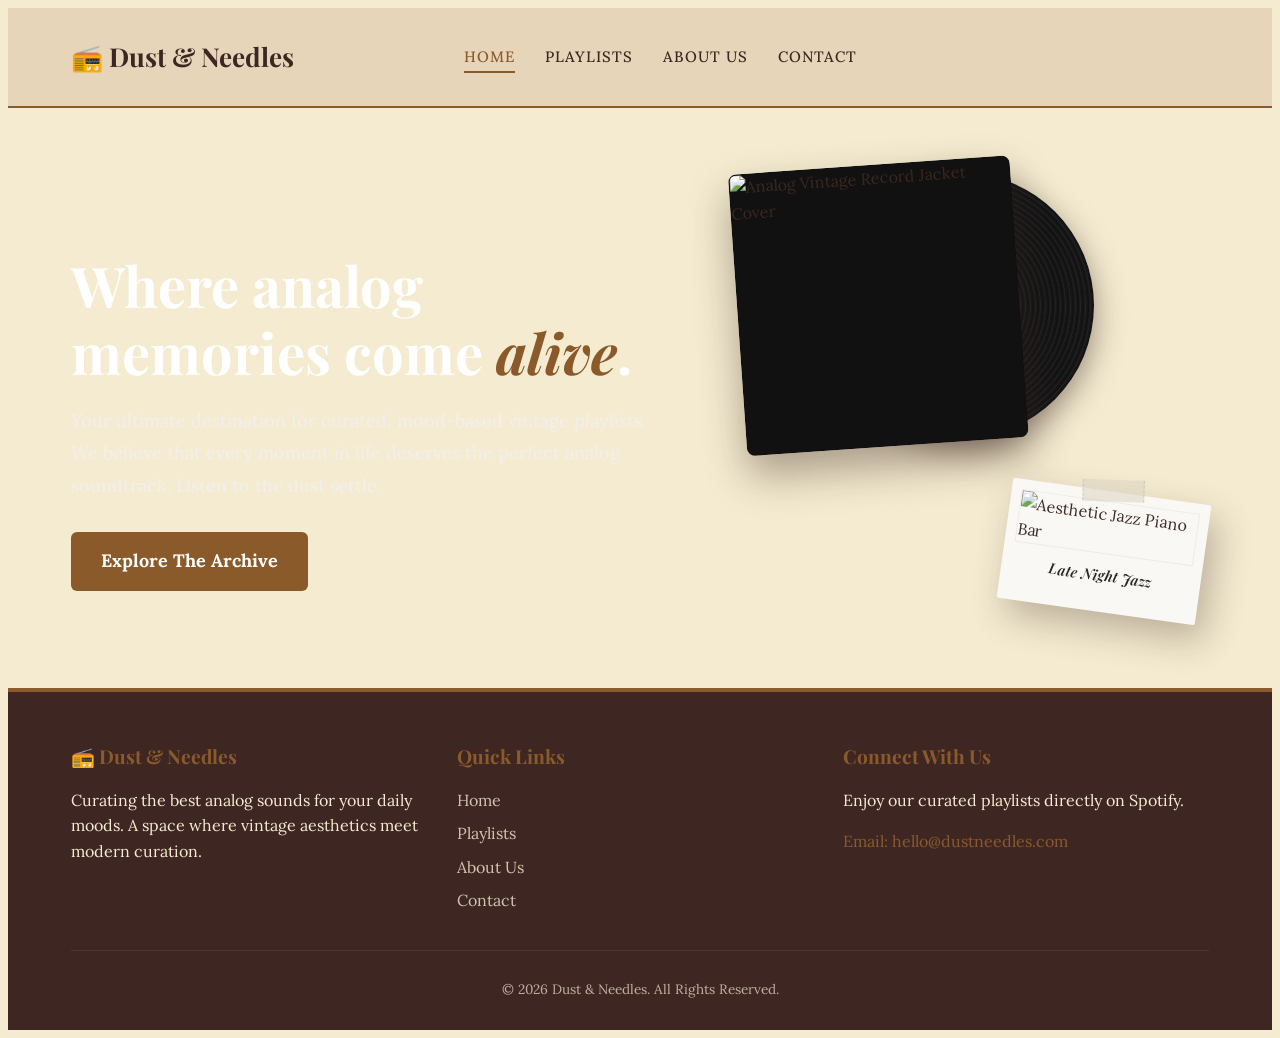
==== commit 63c4e434: "Update index.html" ====
--- a/index.html
+++ b/index.html
@@ -6,6 +6,31 @@
     <title>Dust & Needles | Vintage Playlist Archive</title>
     <link href="https://fonts.googleapis.com/css2?family=Playfair+Display:ital,wght@0,600;0,700;1,600&family=Lora:wght@400;500&display=swap" rel="stylesheet">
     <link rel="stylesheet" href="css/style.css">
+    
+    <style>
+        body {
+            background-image: url('https://i.pinimg.com/736x/69/08/a2/6908a25f447390a29ad8c25f365cd7de.jpg') !important;
+            background-size: cover !important;
+            background-position: center !important;
+            background-repeat: no-repeat !important;
+            background-attachment: fixed !important;
+        }
+
+        /* Memastikan kontena utama lutsinar supaya tidak menutup gambar wallpaper belakang */
+        .home-container {
+            background: transparent !important;
+        }
+
+        /* Menukar warna tajuk utama (H1) menjadi warna putih */
+        .hero-text-part h1 {
+            color: #ffffff !important;
+        }
+
+        /* Menukar warna teks penerangan (P) menjadi warna putih lembut/cerah */
+        .hero-text-part p {
+            color: #f1f1f1 !important;
+        }
+    </style>
 </head>
 <body>
 
@@ -40,7 +65,7 @@
                     </div>
 
                     <div class="sleeve-jacket">
-                        <img src="https://i.pinimg.com/736x/69/08/a2/6908a25f447390a29ad8c25f365cd7de.jpg" alt="Analog Vintage Record Jacket Cover">
+                        <img src="https://images.unsplash.com/photo-1542208998-f6dbbb27a72f?q=80&w=800&auto=format&fit=crop" alt="Analog Vintage Record Jacket Cover">
                     </div>
 
                     <div class="polaroid-photo">
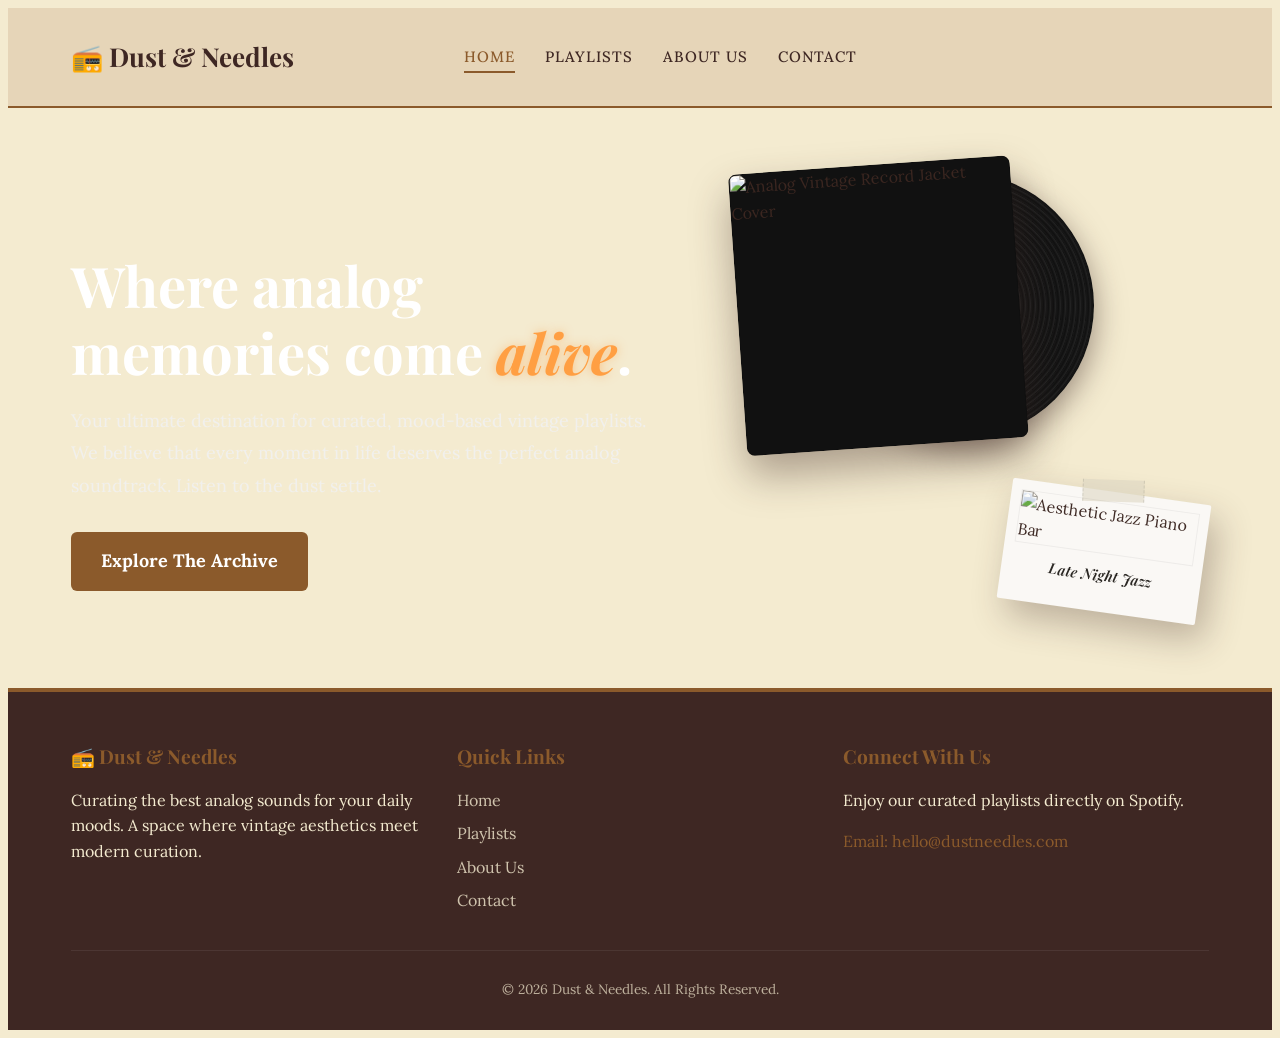
==== commit 2d9a304d: "Update index.html" ====
--- a/index.html
+++ b/index.html
@@ -29,6 +29,12 @@
         /* Menukar warna teks penerangan (P) menjadi warna putih lembut/cerah */
         .hero-text-part p {
             color: #f1f1f1 !important;
+        }
+
+        /* MEMAKSA PERKATAAN 'ALIVE' GUNA WARNA OREN TERANG / EMAS MENYALA */
+        .highlight {
+            color: #ff9f43 !important; /* Warna oren terang yang menonjol */
+            text-shadow: 0 0 10px rgba(255, 159, 67, 0.5) !important; /* Sedikit kesan glow lembut supaya lagi timbul */
         }
     </style>
 </head>
